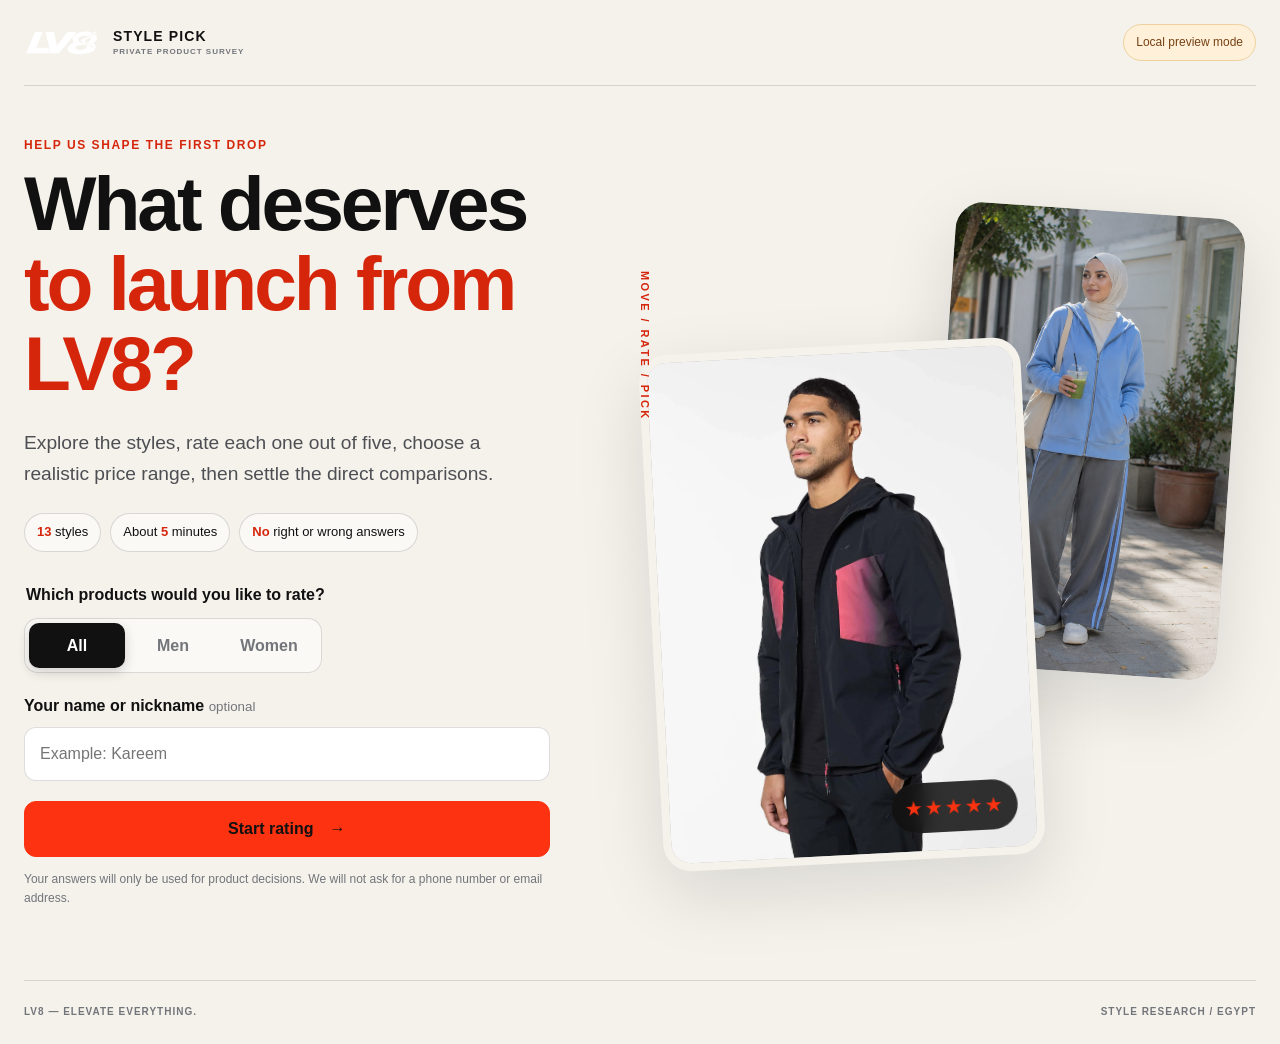
==== index.html @ f97ebc2a "Launch LV8 style survey" ====
<!doctype html>
<html lang="en" dir="ltr">
  <head>
    <meta charset="utf-8">
    <meta name="viewport" content="width=device-width, initial-scale=1">
    <meta name="theme-color" content="#111111">
    <meta name="robots" content="noindex,nofollow">
    <meta name="description" content="Help LV8 choose its first styles—rate the designs, select expected prices, and compare product directions.">
    <meta property="og:title" content="LV8 Style Pick">
    <meta property="og:description" content="Your opinion will help decide what makes the first LV8 drop.">
    <meta property="og:image" content="assets/brand/og-cover.png">
    <title>LV8 Style Pick</title>
    <link rel="icon" href="assets/brand/icon.png">
    <link rel="stylesheet" href="styles.css">
    <script src="js/config.js" defer></script>
    <script src="js/data.js" defer></script>
    <script src="js/storage.js" defer></script>
    <script src="js/app.js" defer></script>
  </head>
  <body>
    <a class="skip-link" href="#main-content">Skip to content</a>

    <header class="topbar">
      <a class="brand" href="index.html" aria-label="LV8 Style Pick">
        <span class="brand-mark"><img src="assets/brand/logo.png" alt="LV8"></span>
        <span class="brand-copy">
          <strong>STYLE PICK</strong>
          <small>PRIVATE PRODUCT SURVEY</small>
        </span>
      </a>
      <span class="mode-badge" id="modeBadge">Preparing…</span>
    </header>

    <main id="main-content">
      <section class="welcome page-shell" id="welcomeView">
        <div class="welcome-copy">
          <p class="eyebrow">Help us shape the first drop</p>
          <h1>What deserves<br><span>to launch from LV8?</span></h1>
          <p class="lede">Explore the styles, rate each one out of five, choose a realistic price range, then settle the direct comparisons.</p>

          <div class="survey-facts" aria-label="Survey information">
            <span><strong id="styleCount">13</strong> styles</span>
            <span>About <strong>5</strong> minutes</span>
            <span><strong>No</strong> right or wrong answers</span>
          </div>

          <form class="start-form" id="startForm">
            <fieldset>
              <legend>Which products would you like to rate?</legend>
              <div class="segmented" role="radiogroup" aria-label="Choose a product group">
                <label><input type="radio" name="audience" value="both" checked><span>All</span></label>
                <label><input type="radio" name="audience" value="men"><span>Men</span></label>
                <label><input type="radio" name="audience" value="women"><span>Women</span></label>
              </div>
            </fieldset>

            <label class="text-field">
              <span>Your name or nickname <small>optional</small></span>
              <input id="nickname" name="nickname" type="text" maxlength="40" autocomplete="nickname" placeholder="Example: Kareem">
            </label>

            <button class="button button-primary button-large" type="submit">
              Start rating
              <span aria-hidden="true">→</span>
            </button>
            <p class="privacy-note">Your answers will only be used for product decisions. We will not ask for a phone number or email address.</p>
          </form>
        </div>

        <div class="welcome-visual" aria-hidden="true">
          <div class="visual-card visual-card-back">
            <img src="assets/styles/women9/1.png" alt="">
          </div>
          <div class="visual-card visual-card-front">
            <img src="assets/styles/men2/1.webp" alt="">
            <span class="floating-rating">★★★★★</span>
          </div>
          <span class="motion-label">MOVE / RATE / PICK</span>
        </div>
      </section>

      <section class="survey-view page-shell" id="surveyView" hidden>
        <header class="survey-progress">
          <div>
            <p class="eyebrow">Style rating</p>
            <p class="progress-copy"><strong id="currentNumber">1</strong> / <span id="totalNumber">13</span></p>
          </div>
          <div class="progress-track" aria-label="Survey progress">
            <span id="progressBar"></span>
          </div>
          <button class="text-button" id="saveExitButton" type="button">Save and exit</button>
        </header>

        <article class="style-stage" id="styleStage">
          <div class="gallery-panel">
            <button class="expand-button" id="expandImageButton" type="button" aria-label="Enlarge image">↗</button>
            <div class="image-frame">
              <img id="mainStyleImage" src="" alt="">
              <span class="image-counter" id="imageCounter">1 / 1</span>
            </div>
            <div class="thumbnail-strip" id="thumbnailStrip" aria-label="Style images"></div>
          </div>

          <div class="rating-panel">
            <div class="style-heading">
              <div>
                <span class="style-code" id="styleCode">M01</span>
                <span class="category-pill" id="styleCategory">PERFORMANCE</span>
              </div>
              <h2 id="styleName">Style name</h2>
              <p id="styleDescription"></p>
              <div class="tag-list" id="styleTags"></div>
            </div>

            <fieldset class="question-block">
              <legend>How would you rate the design?</legend>
              <p>Consider the silhouette and overall direction—not the color alone.</p>
              <div class="star-rating" id="starRating" role="radiogroup" aria-label="Rating from one to five stars"></div>
              <output class="rating-output" id="ratingOutput">Choose from 1 to 5</output>
            </fieldset>

            <fieldset class="question-block">
              <legend>What is a realistic price for this piece or set?</legend>
              <p>Choose the range you would genuinely expect to pay.</p>
              <div class="choice-grid" id="priceChoices"></div>
            </fieldset>

            <fieldset class="question-block question-compact">
              <legend>Would you buy it if the final execution is strong?</legend>
              <div class="choice-grid choice-grid-three" id="intentChoices"></div>
            </fieldset>

            <label class="text-field notes-field">
              <span>Quick note <small>optional</small></span>
              <textarea id="styleNote" maxlength="240" rows="2" placeholder="What would you change—the fit, color, or a specific detail?"></textarea>
            </label>

            <div class="survey-actions">
              <button class="button button-secondary" id="previousStyleButton" type="button">Previous</button>
              <button class="button button-primary" id="nextStyleButton" type="button" disabled>Next <span aria-hidden="true">→</span></button>
            </div>
            <p class="validation-message" id="validationMessage" aria-live="polite"></p>
          </div>
        </article>
      </section>

      <section class="compare-view page-shell narrow-shell" id="compareView" hidden>
        <header class="section-intro">
          <p class="eyebrow">Direct comparison</p>
          <h1>If you could choose only one,<br><span>which would it be?</span></h1>
          <p>Choose one option in every comparison. Focus on the direction and detail you would actually use.</p>
        </header>

        <div id="comparisonList" class="comparison-list"></div>

        <div class="survey-actions compare-actions">
          <button class="button button-secondary" id="backToStylesButton" type="button">Back to ratings</button>
          <button class="button button-primary button-large" id="submitSurveyButton" type="button">Submit my choices <span aria-hidden="true">→</span></button>
        </div>
        <p class="validation-message centered" id="comparisonValidation" aria-live="polite"></p>
      </section>

      <section class="success-view page-shell narrow-shell" id="successView" hidden>
        <div class="success-card">
          <div class="success-mark" aria-hidden="true">✓</div>
          <p class="eyebrow">Your choices are recorded</p>
          <h1>Your opinion is in.<br><span>Thanks for taking part.</span></h1>
          <p id="successMessage">Your response will help rank the styles and shape the first drop.</p>
          <div class="success-summary" id="successSummary"></div>
          <button class="button button-secondary" id="restartButton" type="button">Start another response</button>
        </div>
      </section>
    </main>

    <footer class="site-footer">
      <span>LV8 — ELEVATE EVERYTHING.</span>
      <span>STYLE RESEARCH / EGYPT</span>
    </footer>

    <dialog class="image-dialog" id="imageDialog">
      <button type="button" id="closeImageDialog" aria-label="Close image">×</button>
      <img id="dialogImage" src="" alt="">
    </dialog>

    <div class="toast" id="toast" role="status" aria-live="polite"></div>
  </body>
</html>
---- styles.css ----
:root {
  color-scheme: light;
  --signal: #fc3210;
  --signal-deep: #d5260c;
  --signal-tint: #ffe7df;
  --ink: #111111;
  --asphalt: #282a2d;
  --concrete: #72757a;
  --stone: #c9c7c2;
  --chalk: #f5f2ec;
  --white: #ffffff;
  --night-navy: #14263d;
  --line: rgba(17, 17, 17, 0.14);
  --shadow: 0 24px 70px rgba(17, 17, 17, 0.12);
  --radius-sm: 10px;
  --radius-md: 18px;
  --radius-lg: 28px;
  --page: min(1440px, calc(100vw - 48px));
  --font-ar: "IBM Plex Sans Arabic", "Noto Sans Arabic", Tahoma, Arial, sans-serif;
  --font-latin: "Space Grotesk", Inter, "Segoe UI", Arial, sans-serif;
}

* { box-sizing: border-box; }
html { scroll-behavior: smooth; }
body {
  margin: 0;
  background: var(--chalk);
  color: var(--ink);
  font-family: var(--font-latin);
  font-size: 16px;
  line-height: 1.6;
}
button, input, textarea, select { font: inherit; }
button { cursor: pointer; }
img { display: block; max-width: 100%; }
[hidden] { display: none !important; }

.skip-link {
  position: fixed;
  inset-block-start: 10px;
  inset-inline-start: 10px;
  z-index: 1000;
  padding: 10px 16px;
  background: var(--ink);
  color: var(--white);
  transform: translateY(-160%);
}
.skip-link:focus { transform: none; }

.topbar {
  width: var(--page);
  min-height: 86px;
  margin: 0 auto;
  display: flex;
  align-items: center;
  justify-content: space-between;
  border-bottom: 1px solid var(--line);
}
.brand {
  display: inline-flex;
  direction: ltr;
  align-items: center;
  gap: 13px;
  color: inherit;
  text-decoration: none;
}
.brand-mark {
  width: 76px;
  height: 42px;
  display: grid;
  place-items: center;
  overflow: hidden;
}
.brand-mark img { width: 100%; height: 100%; object-fit: contain; }
.brand-copy { display: flex; flex-direction: column; line-height: 1.05; }
.brand-copy strong { font: 700 14px/1 var(--font-latin); letter-spacing: .08em; }
.brand-copy small { margin-top: 5px; color: var(--concrete); font: 600 8px/1 var(--font-latin); letter-spacing: .12em; }
.mode-badge {
  padding: 8px 12px;
  border: 1px solid var(--line);
  border-radius: 999px;
  color: var(--concrete);
  background: rgba(255,255,255,.45);
  font-size: 12px;
}
.mode-badge.live { color: #245a34; background: #e7f6eb; border-color: #b9dec3; }
.mode-badge.demo { color: #764014; background: #fff1d9; border-color: #f0d19d; }

.page-shell { width: var(--page); margin-inline: auto; }
.narrow-shell { max-width: 1080px; }
.welcome {
  min-height: calc(100svh - 150px);
  display: grid;
  grid-template-columns: minmax(0, .92fr) minmax(420px, 1.08fr);
  align-items: center;
  gap: clamp(40px, 7vw, 120px);
  padding-block: 52px 72px;
}
.eyebrow {
  margin: 0 0 12px;
  color: var(--signal-deep);
  font: 700 12px/1.2 var(--font-latin), var(--font-ar);
  letter-spacing: .13em;
  text-transform: uppercase;
}
h1, h2 { margin-block: 0; letter-spacing: -.04em; line-height: 1.04; }
h1 { font-size: clamp(48px, 6vw, 92px); }
h1 span, h2 span { color: var(--signal-deep); }
.lede { max-width: 620px; margin: 24px 0; color: #4d4f53; font-size: clamp(17px, 1.5vw, 21px); }
.survey-facts { display: flex; flex-wrap: wrap; gap: 9px; margin: 0 0 30px; }
.survey-facts span { padding: 8px 12px; border: 1px solid var(--line); border-radius: 999px; background: rgba(255,255,255,.5); font-size: 13px; }
.survey-facts strong { color: var(--signal-deep); }

.start-form { max-width: 650px; display: grid; gap: 20px; }
fieldset { min-width: 0; margin: 0; padding: 0; border: 0; }
legend { margin-bottom: 10px; font-weight: 700; }
.segmented { display: inline-grid; grid-template-columns: repeat(3, 1fr); padding: 4px; border: 1px solid var(--line); border-radius: 14px; background: rgba(255,255,255,.55); }
.segmented label { position: relative; }
.segmented input { position: absolute; opacity: 0; pointer-events: none; }
.segmented span { min-width: 96px; display: grid; place-items: center; padding: 10px 15px; border-radius: 10px; color: var(--concrete); font-weight: 700; }
.segmented input:checked + span { background: var(--ink); color: var(--white); box-shadow: 0 4px 12px rgba(17,17,17,.18); }
.segmented input:focus-visible + span { outline: 3px solid rgba(252,50,16,.3); }
.text-field { display: grid; gap: 8px; }
.text-field > span { font-weight: 700; }
.text-field small { color: var(--concrete); font-weight: 400; }
.text-field input, .text-field textarea, .auth-card input, .admin-form input, .admin-form textarea, .admin-form select {
  width: 100%;
  border: 1px solid var(--line);
  border-radius: 12px;
  background: var(--white);
  padding: 13px 15px;
  color: var(--ink);
  outline: 0;
}
.text-field input:focus, .text-field textarea:focus, .auth-card input:focus, .admin-form input:focus, .admin-form textarea:focus, .admin-form select:focus { border-color: var(--signal); box-shadow: 0 0 0 3px rgba(252,50,16,.13); }
.privacy-note { margin: -7px 0 0; color: var(--concrete); font-size: 12px; }

.button {
  min-height: 48px;
  display: inline-flex;
  align-items: center;
  justify-content: center;
  gap: 16px;
  padding: 11px 20px;
  border: 1px solid transparent;
  border-radius: 12px;
  font-weight: 800;
  transition: transform .18s ease, background .18s ease, opacity .18s ease;
}
.button:hover:not(:disabled) { transform: translateY(-2px); }
.button:focus-visible, .text-button:focus-visible, .choice-button:focus-visible, .star-button:focus-visible, .compare-option:focus-visible { outline: 3px solid rgba(252,50,16,.35); outline-offset: 2px; }
.button:disabled { opacity: .38; cursor: not-allowed; }
.button-large { min-height: 56px; padding-inline: 26px; }
.button-primary { background: var(--signal); color: var(--ink); border-color: var(--signal); }
.button-primary:hover:not(:disabled) { background: #ff4829; }
.button-secondary { background: transparent; color: var(--ink); border-color: var(--line); }
.button-secondary:hover:not(:disabled) { background: var(--white); }
.text-button { border: 0; background: transparent; color: var(--concrete); text-decoration: underline; text-underline-offset: 4px; }

.welcome-visual { position: relative; min-height: 680px; direction: ltr; }
.visual-card { position: absolute; overflow: hidden; border-radius: var(--radius-lg); background: var(--stone); box-shadow: var(--shadow); }
.visual-card img { width: 100%; height: 100%; object-fit: cover; }
.visual-card-back { width: 47%; height: 68%; inset: 4% 4% auto auto; transform: rotate(4deg); }
.visual-card-front { width: 62%; height: 76%; inset: auto auto 0 2%; transform: rotate(-3deg); border: 8px solid var(--chalk); }
.floating-rating { position: absolute; inset: auto 18px 18px auto; padding: 9px 13px; border-radius: 999px; background: rgba(17,17,17,.86); color: var(--signal); font-size: 20px; letter-spacing: 2px; backdrop-filter: blur(10px); }
.motion-label { position: absolute; inset: 13% auto auto 0; writing-mode: vertical-rl; color: var(--signal-deep); font: 800 11px/1 var(--font-latin); letter-spacing: .22em; }

.survey-view { padding-block: 34px 72px; }
.survey-progress { display: grid; grid-template-columns: auto 1fr auto; align-items: center; gap: 24px; margin-bottom: 26px; }
.survey-progress .eyebrow { margin-bottom: 4px; }
.progress-copy { margin: 0; color: var(--concrete); }
.progress-copy strong { color: var(--ink); font-size: 22px; }
.progress-track { height: 6px; overflow: hidden; background: #dedbd5; border-radius: 999px; }
.progress-track span { display: block; width: 0; height: 100%; background: var(--signal); border-radius: inherit; transition: width .25s ease; }
.style-stage { display: grid; grid-template-columns: minmax(360px, 1.08fr) minmax(390px, .92fr); min-height: 720px; overflow: hidden; border: 1px solid var(--line); border-radius: var(--radius-lg); background: var(--white); box-shadow: 0 14px 46px rgba(17,17,17,.08); }
.gallery-panel { position: relative; min-height: 720px; padding: 20px; background: #e9e7e2; }
.image-frame { position: relative; height: 620px; overflow: hidden; border-radius: 18px; background: #dad7d1; }
.image-frame img { width: 100%; height: 100%; object-fit: contain; background: #efede9; transition: opacity .2s ease; }
.image-counter { position: absolute; inset: auto 14px 14px auto; direction: ltr; padding: 6px 9px; border-radius: 999px; background: rgba(17,17,17,.78); color: white; font: 700 11px/1 var(--font-latin); }
.expand-button { position: absolute; z-index: 2; inset: 32px 32px auto auto; width: 42px; height: 42px; display: grid; place-items: center; border: 0; border-radius: 50%; background: rgba(255,255,255,.9); font-size: 20px; box-shadow: 0 7px 20px rgba(17,17,17,.12); }
.thumbnail-strip { display: flex; gap: 9px; overflow-x: auto; padding-top: 13px; scrollbar-width: thin; }
.thumbnail-button { flex: 0 0 58px; width: 58px; height: 58px; padding: 0; overflow: hidden; border: 2px solid transparent; border-radius: 10px; background: #d7d4cd; }
.thumbnail-button img { width: 100%; height: 100%; object-fit: cover; }
.thumbnail-button.selected { border-color: var(--signal); }

.rating-panel { padding: clamp(28px, 4vw, 60px); overflow-y: auto; }
.style-heading { padding-bottom: 25px; border-bottom: 1px solid var(--line); }
.style-code { direction: ltr; display: inline-flex; margin-inline-end: 7px; color: var(--signal-deep); font: 800 12px/1 var(--font-latin); letter-spacing: .12em; }
.category-pill { display: inline-flex; padding: 6px 9px; border-radius: 999px; background: var(--signal-tint); color: #7c1c0c; font: 700 10px/1 var(--font-latin); text-transform: uppercase; }
.style-heading h2 { margin-top: 13px; font-size: clamp(32px, 3vw, 48px); }
.style-heading p { color: var(--concrete); margin: 12px 0 14px; }
.tag-list { display: flex; flex-wrap: wrap; gap: 7px; }
.tag-list span { padding: 5px 9px; border: 1px solid var(--line); border-radius: 999px; color: #53555a; font-size: 11px; }
.question-block { padding-block: 24px; border-bottom: 1px solid var(--line); }
.question-block legend { margin: 0; font-size: 17px; }
.question-block > p { margin: 3px 0 14px; color: var(--concrete); font-size: 13px; }
.question-compact { border-bottom: 0; }
.star-rating { direction: ltr; display: inline-flex; gap: 4px; }
.star-button { width: 46px; height: 46px; display: grid; place-items: center; padding: 0; border: 0; background: transparent; color: #d4d1ca; font-size: 38px; line-height: 1; transition: color .15s ease, transform .15s ease; }
.star-button:hover, .star-button.preview, .star-button.selected { color: var(--signal); transform: scale(1.05); }
.rating-output { display: block; min-height: 24px; margin-top: 6px; color: var(--concrete); font-size: 12px; }
.choice-grid { display: grid; grid-template-columns: 1fr; gap: 8px; }
.choice-grid-three { grid-template-columns: repeat(3, 1fr); }
.choice-button { min-height: 44px; padding: 10px 13px; border: 1px solid var(--line); border-radius: 10px; background: var(--white); color: var(--asphalt); text-align: start; font-size: 13px; font-weight: 700; }
.choice-button:hover { border-color: rgba(252,50,16,.5); }
.choice-button.selected { border-color: var(--signal); background: var(--signal-tint); color: #661809; box-shadow: inset 0 0 0 1px var(--signal); }
.notes-field { margin-top: 18px; }
.notes-field textarea { resize: vertical; }
.survey-actions { display: grid; grid-template-columns: auto 1fr; gap: 10px; margin-top: 24px; }
.validation-message { min-height: 22px; margin: 8px 0 0; color: var(--signal-deep); font-size: 12px; }

.compare-view { padding-block: 70px 90px; }
.section-intro { max-width: 780px; margin-bottom: 36px; }
.section-intro h1 { font-size: clamp(44px, 5vw, 76px); }
.section-intro > p:last-child { color: var(--concrete); font-size: 18px; }
.comparison-list { display: grid; gap: 24px; }
.comparison-card { padding: 24px; border: 1px solid var(--line); border-radius: var(--radius-lg); background: var(--white); box-shadow: 0 10px 28px rgba(17,17,17,.06); }
.comparison-card h2 { font-size: clamp(24px, 3vw, 36px); }
.comparison-card > p { margin-top: 7px; color: var(--concrete); }
.comparison-options { direction: ltr; display: grid; grid-template-columns: 1fr 1fr; gap: 14px; margin-top: 18px; }
.compare-option { position: relative; overflow: hidden; padding: 0; border: 2px solid transparent; border-radius: 17px; background: #ece9e3; text-align: start; }
.compare-option img { width: 100%; aspect-ratio: 4 / 3; object-fit: contain; background: #efede9; }
.compare-option span { display: flex; align-items: center; justify-content: space-between; padding: 13px 15px; background: var(--white); font-weight: 800; }
.compare-option span::after { content: "Choose"; color: var(--concrete); font-size: 11px; font-weight: 500; }
.compare-option.selected { border-color: var(--signal); box-shadow: 0 0 0 3px rgba(252,50,16,.12); }
.compare-option.selected span { background: var(--signal-tint); }
.compare-option.selected span::after { content: "Selected ✓"; color: var(--signal-deep); font-weight: 800; }
.compare-actions { grid-template-columns: auto 1fr; margin-top: 28px; }
.centered { text-align: center; }

.success-view { min-height: calc(100svh - 150px); display: grid; place-items: center; padding-block: 70px; }
.success-card { width: min(700px, 100%); padding: clamp(32px, 6vw, 72px); border: 1px solid var(--line); border-radius: var(--radius-lg); background: var(--white); text-align: center; box-shadow: var(--shadow); }
.success-mark { width: 66px; height: 66px; display: grid; place-items: center; margin: 0 auto 24px; border-radius: 50%; background: var(--signal); color: var(--ink); font-size: 32px; font-weight: 900; }
.success-card h1 { font-size: clamp(42px, 6vw, 68px); }
.success-card > p:not(.eyebrow) { color: var(--concrete); font-size: 18px; }
.success-summary { display: flex; justify-content: center; gap: 10px; flex-wrap: wrap; margin: 24px 0; }
.success-summary span { padding: 8px 12px; border-radius: 999px; background: var(--chalk); font-size: 13px; }

.site-footer { width: var(--page); margin: 0 auto; min-height: 64px; display: flex; justify-content: space-between; align-items: center; border-top: 1px solid var(--line); color: var(--concrete); font: 700 10px/1 var(--font-latin); letter-spacing: .1em; }
.image-dialog { width: min(92vw, 1200px); max-width: none; max-height: 92vh; padding: 16px; border: 0; border-radius: 18px; background: var(--ink); }
.image-dialog::backdrop { background: rgba(17,17,17,.85); backdrop-filter: blur(5px); }
.image-dialog img { width: 100%; max-height: calc(92vh - 32px); object-fit: contain; }
.image-dialog button { position: absolute; inset: 22px 22px auto auto; z-index: 2; width: 42px; height: 42px; border: 0; border-radius: 50%; background: rgba(255,255,255,.9); font-size: 27px; }
.toast { position: fixed; z-index: 100; inset: auto 50% 24px auto; transform: translateX(50%) translateY(140%); max-width: min(500px, calc(100vw - 32px)); padding: 12px 18px; border-radius: 12px; background: var(--ink); color: white; opacity: 0; transition: transform .25s ease, opacity .25s ease; box-shadow: var(--shadow); }
.toast.visible { transform: translateX(50%) translateY(0); opacity: 1; }

/* Shared admin and results surfaces */
.utility-page { min-height: calc(100svh - 150px); padding-block: 48px 80px; }
.utility-header { display: flex; align-items: end; justify-content: space-between; gap: 24px; margin-bottom: 32px; }
.utility-header h1 { font-size: clamp(42px, 6vw, 74px); }
.utility-header p { max-width: 620px; color: var(--concrete); }
.auth-card, .panel { padding: 24px; border: 1px solid var(--line); border-radius: var(--radius-md); background: var(--white); box-shadow: 0 8px 24px rgba(17,17,17,.05); }
.auth-card { max-width: 560px; display: grid; gap: 14px; }
.auth-card h2, .panel h2 { margin: 0; font-size: 24px; }
.auth-card p, .panel-intro { margin: 0; color: var(--concrete); }
.dashboard-grid { display: grid; grid-template-columns: repeat(4, 1fr); gap: 14px; margin-bottom: 24px; }
.metric-card { padding: 20px; border-radius: var(--radius-md); background: var(--ink); color: var(--white); }
.metric-card span { display: block; color: #aaa; font-size: 12px; }
.metric-card strong { display: block; margin-top: 7px; color: var(--signal); font: 700 36px/1 var(--font-latin); }
.panel + .panel { margin-top: 18px; }
.table-wrap { overflow-x: auto; margin-top: 18px; }
table { width: 100%; border-collapse: collapse; min-width: 780px; }
th, td { padding: 12px 10px; border-bottom: 1px solid var(--line); text-align: start; font-size: 13px; }
th { color: var(--concrete); font-size: 11px; }
.rank-number { color: var(--signal-deep); font: 800 18px/1 var(--font-latin); }
.mini-bar { width: 100px; height: 6px; overflow: hidden; border-radius: 999px; background: #e4e1dc; }
.mini-bar span { display: block; height: 100%; background: var(--signal); }
.admin-grid { display: grid; grid-template-columns: 1fr 1fr; gap: 18px; }
.admin-form { display: grid; gap: 14px; margin-top: 18px; }
.admin-form label { display: grid; gap: 6px; font-weight: 700; }
.admin-form small { color: var(--concrete); font-weight: 400; }
.status-box { padding: 12px 14px; border-radius: 10px; background: #fff1d9; color: #764014; font-size: 13px; }
.status-box.success { background: #e7f6eb; color: #245a34; }

@media (max-width: 980px) {
  :root { --page: min(100% - 28px, 760px); }
  .welcome { grid-template-columns: 1fr; padding-top: 38px; }
  .welcome-visual { min-height: 560px; max-width: 680px; width: 100%; margin-inline: auto; }
  .style-stage { grid-template-columns: 1fr; }
  .gallery-panel { min-height: auto; }
  .image-frame { height: min(72vh, 680px); }
  .rating-panel { overflow: visible; }
  .dashboard-grid { grid-template-columns: 1fr 1fr; }
  .admin-grid { grid-template-columns: 1fr; }
}

@media (max-width: 620px) {
  :root { --page: calc(100% - 20px); }
  .topbar { min-height: 72px; }
  .brand-mark { width: 62px; height: 34px; }
  .brand-copy small { display: none; }
  .mode-badge { max-width: 124px; overflow: hidden; white-space: nowrap; text-overflow: ellipsis; }
  .welcome { min-height: auto; gap: 34px; padding-block: 32px 50px; }
  h1 { font-size: clamp(43px, 14vw, 64px); }
  .lede { margin-block: 18px; }
  .survey-facts { gap: 6px; }
  .survey-facts span { font-size: 11px; }
  .segmented { width: 100%; }
  .segmented span { min-width: 0; padding-inline: 8px; }
  .welcome-visual { min-height: 440px; }
  .visual-card-back { width: 52%; height: 62%; }
  .visual-card-front { width: 67%; height: 76%; }
  .survey-progress { grid-template-columns: auto 1fr; gap: 12px; }
  .survey-progress .text-button { grid-column: 1 / -1; justify-self: start; }
  .style-stage { border-radius: 20px; }
  .gallery-panel { padding: 10px; }
  .image-frame { height: 500px; border-radius: 14px; }
  .expand-button { inset: 20px 20px auto auto; }
  .rating-panel { padding: 24px 18px; }
  .star-button { width: 43px; }
  .choice-grid-three { grid-template-columns: 1fr; }
  .survey-actions { grid-template-columns: 1fr 1.6fr; }
  .compare-view { padding-block: 46px 65px; }
  .comparison-card { padding: 14px; border-radius: 18px; }
  .comparison-options { gap: 8px; }
  .compare-option img { aspect-ratio: 3 / 4; }
  .compare-option span { padding: 10px; font-size: 12px; }
  .compare-option span::after { display: none; }
  .site-footer { flex-direction: column; justify-content: center; gap: 8px; text-align: center; }
  .utility-header { align-items: start; flex-direction: column; }
  .dashboard-grid { grid-template-columns: 1fr 1fr; gap: 8px; }
  .metric-card { padding: 15px; }
  .metric-card strong { font-size: 28px; }
}

@media (prefers-reduced-motion: reduce) {
  *, *::before, *::after { scroll-behavior: auto !important; transition-duration: .01ms !important; animation-duration: .01ms !important; }
}
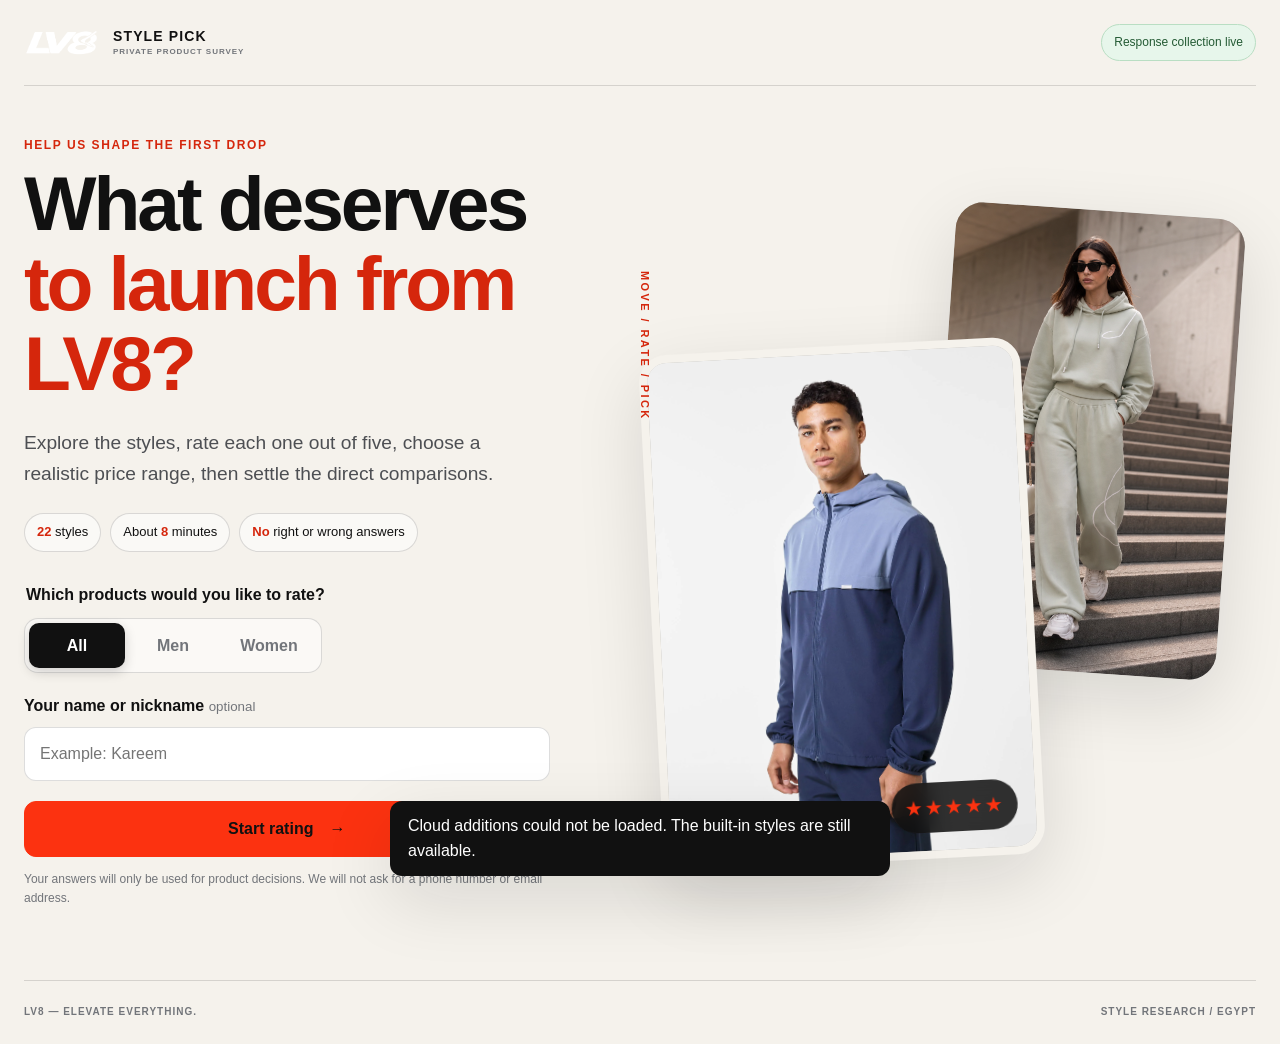
==== commit 031b2383: "Sync survey with latest LV8 collections" ====
--- a/index.html
+++ b/index.html
@@ -39,8 +39,8 @@
           <p class="lede">Explore the styles, rate each one out of five, choose a realistic price range, then settle the direct comparisons.</p>
 
           <div class="survey-facts" aria-label="Survey information">
-            <span><strong id="styleCount">13</strong> styles</span>
-            <span>About <strong>5</strong> minutes</span>
+            <span><strong id="styleCount">22</strong> styles</span>
+            <span>About <strong>8</strong> minutes</span>
             <span><strong>No</strong> right or wrong answers</span>
           </div>
 
@@ -69,10 +69,10 @@
 
         <div class="welcome-visual" aria-hidden="true">
           <div class="visual-card visual-card-back">
-            <img src="assets/styles/women9/1.png" alt="">
+            <img src="assets/styles/women12/1.png" alt="">
           </div>
           <div class="visual-card visual-card-front">
-            <img src="assets/styles/men2/1.webp" alt="">
+            <img src="assets/styles/men5-v1/1.webp" alt="">
             <span class="floating-rating">★★★★★</span>
           </div>
           <span class="motion-label">MOVE / RATE / PICK</span>
@@ -83,7 +83,7 @@
         <header class="survey-progress">
           <div>
             <p class="eyebrow">Style rating</p>
-            <p class="progress-copy"><strong id="currentNumber">1</strong> / <span id="totalNumber">13</span></p>
+            <p class="progress-copy"><strong id="currentNumber">1</strong> / <span id="totalNumber">22</span></p>
           </div>
           <div class="progress-track" aria-label="Survey progress">
             <span id="progressBar"></span>
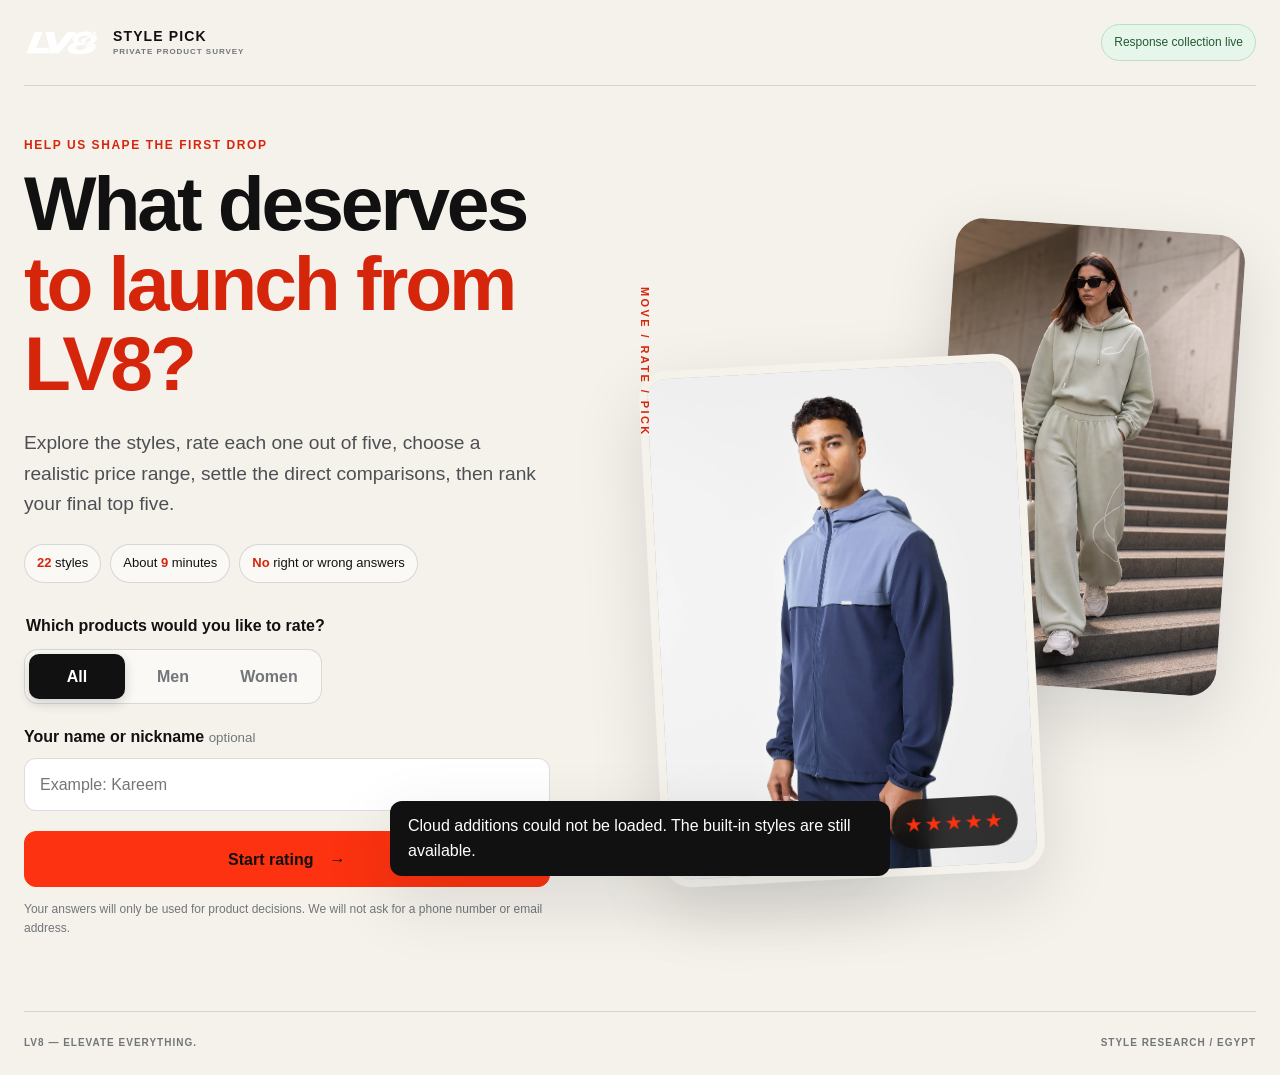
==== commit 7efa459f: "Add personalized Top Five product ranking" ====
--- a/index.html
+++ b/index.html
@@ -11,11 +11,11 @@
     <meta property="og:image" content="assets/brand/og-cover.png">
     <title>LV8 Style Pick</title>
     <link rel="icon" href="assets/brand/icon.png">
-    <link rel="stylesheet" href="styles.css">
-    <script src="js/config.js" defer></script>
-    <script src="js/data.js" defer></script>
-    <script src="js/storage.js" defer></script>
-    <script src="js/app.js" defer></script>
+    <link rel="stylesheet" href="styles.css?v=20260901-top5">
+    <script src="js/config.js?v=20260901-top5" defer></script>
+    <script src="js/data.js?v=20260901-top5" defer></script>
+    <script src="js/storage.js?v=20260901-top5" defer></script>
+    <script src="js/app.js?v=20260901-top5" defer></script>
   </head>
   <body>
     <a class="skip-link" href="#main-content">Skip to content</a>
@@ -36,11 +36,11 @@
         <div class="welcome-copy">
           <p class="eyebrow">Help us shape the first drop</p>
           <h1>What deserves<br><span>to launch from LV8?</span></h1>
-          <p class="lede">Explore the styles, rate each one out of five, choose a realistic price range, then settle the direct comparisons.</p>
+          <p class="lede">Explore the styles, rate each one out of five, choose a realistic price range, settle the direct comparisons, then rank your final top five.</p>
 
           <div class="survey-facts" aria-label="Survey information">
             <span><strong id="styleCount">22</strong> styles</span>
-            <span>About <strong>8</strong> minutes</span>
+            <span>About <strong>9</strong> minutes</span>
             <span><strong>No</strong> right or wrong answers</span>
           </div>
 
@@ -155,9 +155,29 @@
 
         <div class="survey-actions compare-actions">
           <button class="button button-secondary" id="backToStylesButton" type="button">Back to ratings</button>
-          <button class="button button-primary button-large" id="submitSurveyButton" type="button">Submit my choices <span aria-hidden="true">→</span></button>
+          <button class="button button-primary button-large" id="submitSurveyButton" type="button">Build my Top Five <span aria-hidden="true">→</span></button>
         </div>
         <p class="validation-message centered" id="comparisonValidation" aria-live="polite"></p>
+      </section>
+
+      <section class="ranking-view page-shell narrow-shell" id="rankingView" hidden>
+        <header class="section-intro ranking-intro">
+          <p class="eyebrow">Final decision</p>
+          <h1>Rank your<br><span>Top Five.</span></h1>
+          <p>These are your five strongest-rated styles. Tap them in order from first place to fifth place. Your purchase intent breaks any rating ties.</p>
+        </header>
+
+        <div class="ranking-status" aria-live="polite">
+          <strong id="rankingProgress">Choose your #1</strong>
+          <button class="text-button" id="resetRankingButton" type="button">Reset ranking</button>
+        </div>
+        <div class="ranking-list" id="rankingList"></div>
+
+        <div class="survey-actions ranking-actions">
+          <button class="button button-secondary" id="backToComparisonsButton" type="button">Back to comparisons</button>
+          <button class="button button-primary button-large" id="finalSubmitButton" type="button" disabled>Submit final ranking <span aria-hidden="true">→</span></button>
+        </div>
+        <p class="validation-message centered" id="rankingValidation" aria-live="polite"></p>
       </section>
 
       <section class="success-view page-shell narrow-shell" id="successView" hidden>
--- a/styles.css
+++ b/styles.css
@@ -173,17 +173,17 @@
 .progress-track { height: 6px; overflow: hidden; background: #dedbd5; border-radius: 999px; }
 .progress-track span { display: block; width: 0; height: 100%; background: var(--signal); border-radius: inherit; transition: width .25s ease; }
 .style-stage { display: grid; grid-template-columns: minmax(360px, 1.08fr) minmax(390px, .92fr); min-height: 720px; overflow: hidden; border: 1px solid var(--line); border-radius: var(--radius-lg); background: var(--white); box-shadow: 0 14px 46px rgba(17,17,17,.08); }
-.gallery-panel { position: relative; min-height: 720px; padding: 20px; background: #e9e7e2; }
+.gallery-panel { position: relative; min-width: 0; min-height: 720px; padding: 20px; background: #e9e7e2; }
 .image-frame { position: relative; height: 620px; overflow: hidden; border-radius: 18px; background: #dad7d1; }
 .image-frame img { width: 100%; height: 100%; object-fit: contain; background: #efede9; transition: opacity .2s ease; }
 .image-counter { position: absolute; inset: auto 14px 14px auto; direction: ltr; padding: 6px 9px; border-radius: 999px; background: rgba(17,17,17,.78); color: white; font: 700 11px/1 var(--font-latin); }
 .expand-button { position: absolute; z-index: 2; inset: 32px 32px auto auto; width: 42px; height: 42px; display: grid; place-items: center; border: 0; border-radius: 50%; background: rgba(255,255,255,.9); font-size: 20px; box-shadow: 0 7px 20px rgba(17,17,17,.12); }
-.thumbnail-strip { display: flex; gap: 9px; overflow-x: auto; padding-top: 13px; scrollbar-width: thin; }
+.thumbnail-strip { width: 100%; max-width: 100%; display: flex; gap: 9px; overflow-x: auto; padding-top: 13px; scrollbar-width: thin; }
 .thumbnail-button { flex: 0 0 58px; width: 58px; height: 58px; padding: 0; overflow: hidden; border: 2px solid transparent; border-radius: 10px; background: #d7d4cd; }
 .thumbnail-button img { width: 100%; height: 100%; object-fit: cover; }
 .thumbnail-button.selected { border-color: var(--signal); }
 
-.rating-panel { padding: clamp(28px, 4vw, 60px); overflow-y: auto; }
+.rating-panel { min-width: 0; padding: clamp(28px, 4vw, 60px); overflow-y: auto; }
 .style-heading { padding-bottom: 25px; border-bottom: 1px solid var(--line); }
 .style-code { direction: ltr; display: inline-flex; margin-inline-end: 7px; color: var(--signal-deep); font: 800 12px/1 var(--font-latin); letter-spacing: .12em; }
 .category-pill { display: inline-flex; padding: 6px 9px; border-radius: 999px; background: var(--signal-tint); color: #7c1c0c; font: 700 10px/1 var(--font-latin); text-transform: uppercase; }
@@ -227,6 +227,25 @@
 .compare-option.selected span::after { content: "Selected ✓"; color: var(--signal-deep); font-weight: 800; }
 .compare-actions { grid-template-columns: auto 1fr; margin-top: 28px; }
 .centered { text-align: center; }
+
+.ranking-view { padding-block: 70px 90px; }
+.ranking-intro { margin-bottom: 24px; }
+.ranking-status { display: flex; align-items: center; justify-content: space-between; gap: 18px; margin-bottom: 16px; padding: 14px 18px; border-radius: 14px; background: var(--ink); color: var(--white); }
+.ranking-status strong { color: var(--signal); font: 800 18px/1.2 var(--font-latin); }
+.ranking-status .text-button { color: var(--white); }
+.ranking-list { display: grid; grid-template-columns: repeat(5, minmax(0, 1fr)); gap: 12px; }
+.ranking-option { min-width: 0; overflow: hidden; padding: 0; border: 2px solid transparent; border-radius: 17px; background: var(--white); text-align: start; box-shadow: 0 8px 24px rgba(17,17,17,.06); transition: transform .18s ease, border-color .18s ease, box-shadow .18s ease; }
+.ranking-option:hover { transform: translateY(-3px); }
+.ranking-option:focus-visible { outline: 3px solid rgba(252,50,16,.35); outline-offset: 3px; }
+.ranking-option.selected { border-color: var(--signal); box-shadow: 0 0 0 3px rgba(252,50,16,.11), 0 12px 30px rgba(17,17,17,.1); }
+.ranking-image { position: relative; display: block; background: #ece9e3; }
+.ranking-image img { width: 100%; aspect-ratio: 4 / 5; object-fit: contain; }
+.ranking-badge { position: absolute; inset: 10px 10px auto auto; min-width: 38px; height: 38px; display: grid; place-items: center; padding-inline: 8px; border-radius: 999px; background: var(--ink); color: var(--white); font: 900 16px/1 var(--font-latin); }
+.ranking-option.selected .ranking-badge { background: var(--signal); color: var(--ink); }
+.ranking-copy { display: grid; gap: 5px; padding: 13px; }
+.ranking-copy strong { overflow: hidden; font-size: 13px; line-height: 1.25; text-overflow: ellipsis; }
+.ranking-copy small { color: var(--concrete); font-size: 11px; }
+.ranking-actions { grid-template-columns: auto 1fr; margin-top: 28px; }
 
 .success-view { min-height: calc(100svh - 150px); display: grid; place-items: center; padding-block: 70px; }
 .success-card { width: min(700px, 100%); padding: clamp(32px, 6vw, 72px); border: 1px solid var(--line); border-radius: var(--radius-lg); background: var(--white); text-align: center; box-shadow: var(--shadow); }
@@ -276,10 +295,11 @@
   :root { --page: min(100% - 28px, 760px); }
   .welcome { grid-template-columns: 1fr; padding-top: 38px; }
   .welcome-visual { min-height: 560px; max-width: 680px; width: 100%; margin-inline: auto; }
-  .style-stage { grid-template-columns: 1fr; }
+  .style-stage { grid-template-columns: minmax(0, 1fr); }
   .gallery-panel { min-height: auto; }
   .image-frame { height: min(72vh, 680px); }
   .rating-panel { overflow: visible; }
+  .ranking-list { grid-template-columns: repeat(3, minmax(0, 1fr)); }
   .dashboard-grid { grid-template-columns: 1fr 1fr; }
   .admin-grid { grid-template-columns: 1fr; }
 }
@@ -289,7 +309,10 @@
   .topbar { min-height: 72px; }
   .brand-mark { width: 62px; height: 34px; }
   .brand-copy small { display: none; }
-  .mode-badge { max-width: 124px; overflow: hidden; white-space: nowrap; text-overflow: ellipsis; }
+  .mode-badge { max-width: none; padding-inline: 10px; font-size: 0; }
+  .mode-badge::after { font-size: 11px; }
+  .mode-badge.live::after { content: "Survey live"; }
+  .mode-badge.demo::after { content: "Preview mode"; }
   .welcome { min-height: auto; gap: 34px; padding-block: 32px 50px; }
   h1 { font-size: clamp(43px, 14vw, 64px); }
   .lede { margin-block: 18px; }
@@ -307,15 +330,21 @@
   .image-frame { height: 500px; border-radius: 14px; }
   .expand-button { inset: 20px 20px auto auto; }
   .rating-panel { padding: 24px 18px; }
-  .star-button { width: 43px; }
+  .star-button { width: 44px; }
   .choice-grid-three { grid-template-columns: 1fr; }
   .survey-actions { grid-template-columns: 1fr 1.6fr; }
   .compare-view { padding-block: 46px 65px; }
+  .ranking-view { padding-block: 46px 65px; }
   .comparison-card { padding: 14px; border-radius: 18px; }
   .comparison-options { gap: 8px; }
   .compare-option img { aspect-ratio: 3 / 4; }
   .compare-option span { padding: 10px; font-size: 12px; }
   .compare-option span::after { display: none; }
+  .ranking-status { align-items: flex-start; }
+  .ranking-list { grid-template-columns: repeat(2, minmax(0, 1fr)); gap: 8px; }
+  .ranking-copy { padding: 10px; }
+  .ranking-copy strong { font-size: 12px; }
+  .ranking-actions { grid-template-columns: 1fr; }
   .site-footer { flex-direction: column; justify-content: center; gap: 8px; text-align: center; }
   .utility-header { align-items: start; flex-direction: column; }
   .dashboard-grid { grid-template-columns: 1fr 1fr; gap: 8px; }
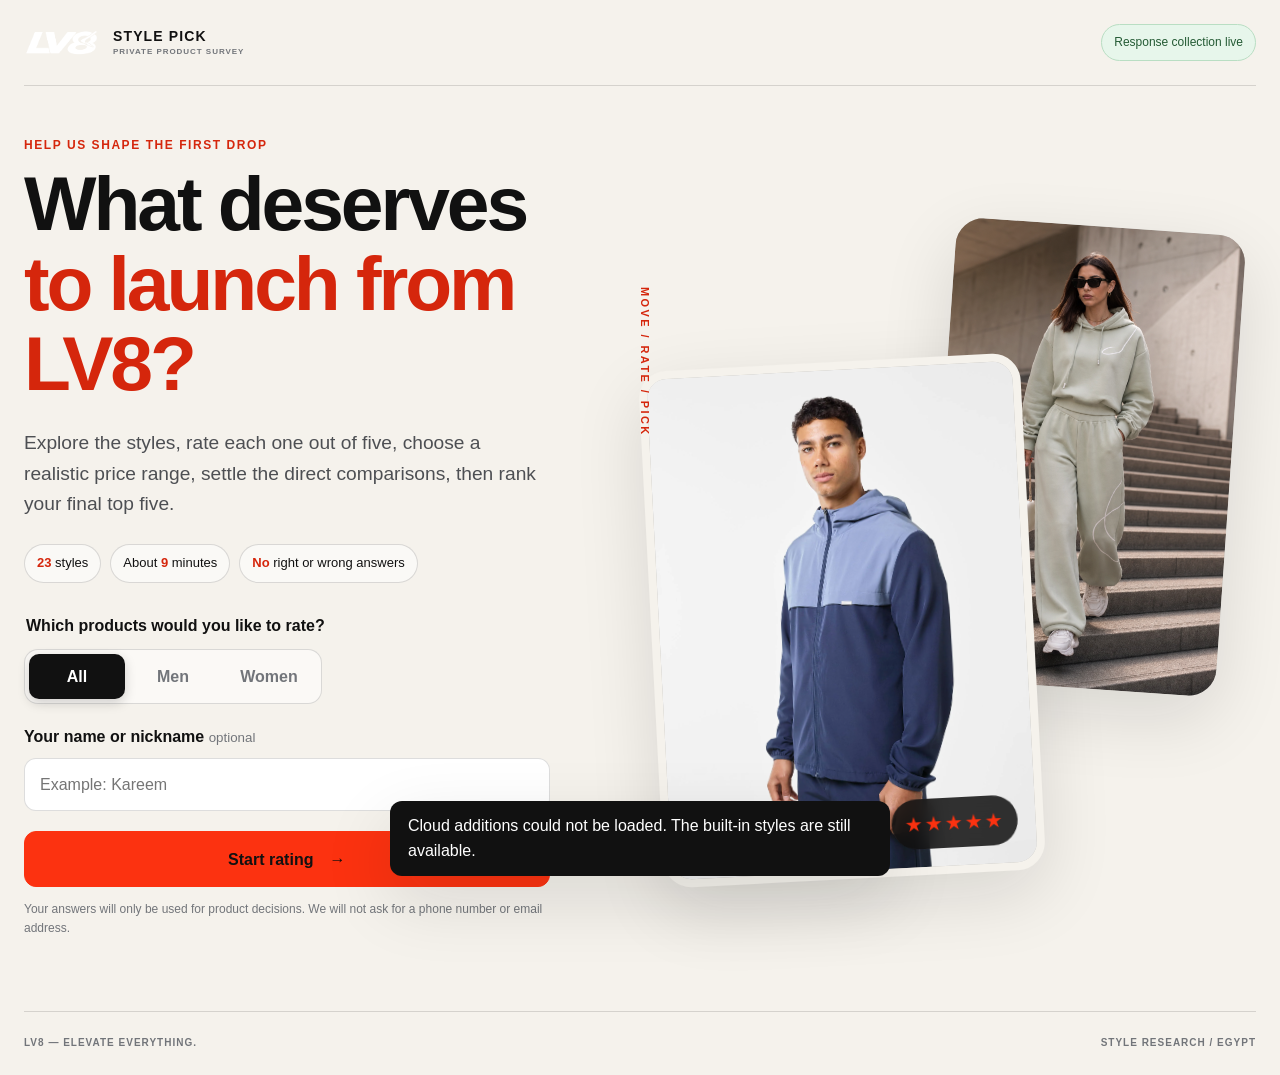
==== commit 7c30a2e0: "Sync W01 replacement and restore W06 style" ====
--- a/index.html
+++ b/index.html
@@ -13,9 +13,9 @@
     <link rel="icon" href="assets/brand/icon.png">
     <link rel="stylesheet" href="styles.css?v=20260901-top5">
     <script src="js/config.js?v=20260901-top5" defer></script>
-    <script src="js/data.js?v=20260901-top5" defer></script>
+    <script src="js/data.js?v=20260901-collection-v5" defer></script>
     <script src="js/storage.js?v=20260901-top5" defer></script>
-    <script src="js/app.js?v=20260901-top5" defer></script>
+    <script src="js/app.js?v=20260901-collection-v5" defer></script>
   </head>
   <body>
     <a class="skip-link" href="#main-content">Skip to content</a>
@@ -39,7 +39,7 @@
           <p class="lede">Explore the styles, rate each one out of five, choose a realistic price range, settle the direct comparisons, then rank your final top five.</p>
 
           <div class="survey-facts" aria-label="Survey information">
-            <span><strong id="styleCount">22</strong> styles</span>
+            <span><strong id="styleCount">23</strong> styles</span>
             <span>About <strong>9</strong> minutes</span>
             <span><strong>No</strong> right or wrong answers</span>
           </div>
@@ -83,7 +83,7 @@
         <header class="survey-progress">
           <div>
             <p class="eyebrow">Style rating</p>
-            <p class="progress-copy"><strong id="currentNumber">1</strong> / <span id="totalNumber">22</span></p>
+            <p class="progress-copy"><strong id="currentNumber">1</strong> / <span id="totalNumber">23</span></p>
           </div>
           <div class="progress-track" aria-label="Survey progress">
             <span id="progressBar"></span>
--- a/styles.css
+++ b/styles.css
@@ -290,6 +290,52 @@
 .admin-form small { color: var(--concrete); font-weight: 400; }
 .status-box { padding: 12px 14px; border-radius: 10px; background: #fff1d9; color: #764014; font-size: 13px; }
 .status-box.success { background: #e7f6eb; color: #245a34; }
+.respondent-link { padding: 0; border: 0; background: transparent; color: var(--signal-deep); font-weight: 800; text-align: start; text-decoration: underline; text-decoration-thickness: 1px; text-underline-offset: 4px; }
+.respondent-link:hover { color: var(--ink); }
+.respondent-link:focus-visible, .response-dialog-close:focus-visible { outline: 3px solid rgba(252,50,16,.35); outline-offset: 3px; }
+
+.response-dialog { width: min(1180px, calc(100vw - 32px)); max-width: none; max-height: 92svh; padding: 0; overflow: hidden; border: 0; border-radius: 24px; background: var(--chalk); color: var(--ink); box-shadow: 0 32px 100px rgba(17,17,17,.35); }
+.response-dialog::backdrop { background: rgba(17,17,17,.72); backdrop-filter: blur(5px); }
+.response-detail-shell { max-height: 92svh; overflow-y: auto; }
+.response-detail-header { position: sticky; top: 0; z-index: 4; display: flex; align-items: flex-start; justify-content: space-between; gap: 24px; padding: 24px 28px; border-bottom: 1px solid var(--line); background: rgba(245,242,236,.95); backdrop-filter: blur(14px); }
+.response-detail-header .eyebrow { margin-bottom: 7px; }
+.response-detail-header h2 { font-size: clamp(30px, 4vw, 48px); }
+.response-detail-header > div > p:last-child { margin: 7px 0 0; color: var(--concrete); font-size: 13px; }
+.response-dialog-close { flex: 0 0 auto; width: 46px; height: 46px; display: grid; place-items: center; padding: 0; border: 1px solid var(--line); border-radius: 50%; background: var(--white); color: var(--ink); font-size: 30px; line-height: 1; }
+.response-detail-body { display: grid; gap: 22px; padding: 24px 28px 32px; }
+.response-detail-metrics { display: grid; grid-template-columns: repeat(4, 1fr); gap: 10px; }
+.response-detail-metrics article { min-width: 0; padding: 16px; border-radius: 14px; background: var(--ink); color: var(--white); }
+.response-detail-metrics span { display: block; color: #aaa; font-size: 11px; }
+.response-detail-metrics strong { display: block; overflow: hidden; margin-top: 6px; color: var(--signal); font-size: 19px; line-height: 1.25; text-overflow: ellipsis; }
+.response-detail-section { padding: 22px; border: 1px solid var(--line); border-radius: 18px; background: var(--white); }
+.response-detail-section-heading { display: flex; align-items: end; justify-content: space-between; gap: 20px; margin-bottom: 17px; }
+.response-detail-section-heading h3 { margin: 0; font-size: 22px; line-height: 1.15; }
+.response-detail-section-heading p { max-width: 570px; margin: 0; color: var(--concrete); font-size: 12px; }
+.detail-top-five { display: grid; grid-template-columns: repeat(5, minmax(0, 1fr)); gap: 10px; }
+.detail-top-five-card { position: relative; min-width: 0; overflow: hidden; border: 1px solid var(--line); border-radius: 14px; background: var(--chalk); }
+.detail-top-five-card img { width: 100%; aspect-ratio: 4 / 3; object-fit: contain; background: #ece9e3; }
+.detail-top-five-card strong { display: block; padding: 10px; overflow: hidden; font-size: 12px; line-height: 1.25; text-overflow: ellipsis; }
+.detail-rank { position: absolute; inset: 8px 8px auto auto; min-width: 34px; height: 34px; display: grid; place-items: center; padding-inline: 7px; border-radius: 999px; background: var(--signal); color: var(--ink); font-weight: 900; box-shadow: 0 5px 14px rgba(17,17,17,.18); }
+.response-answer-grid { display: grid; grid-template-columns: repeat(2, minmax(0, 1fr)); gap: 12px; }
+.response-answer-card { min-width: 0; display: grid; grid-template-columns: 112px minmax(0, 1fr); overflow: hidden; border: 1px solid var(--line); border-radius: 15px; background: var(--chalk); }
+.response-answer-image { position: relative; min-height: 150px; background: #e8e5df; }
+.response-answer-image img { width: 100%; height: 100%; object-fit: contain; }
+.response-answer-image span { position: absolute; inset: 8px 8px auto auto; min-width: 32px; height: 32px; display: grid; place-items: center; border-radius: 50%; background: var(--signal); color: var(--ink); font-size: 12px; font-weight: 900; }
+.response-answer-copy { min-width: 0; padding: 14px; }
+.response-answer-heading { display: flex; align-items: flex-start; justify-content: space-between; gap: 10px; padding-bottom: 10px; border-bottom: 1px solid var(--line); }
+.response-answer-heading > strong { font-size: 13px; line-height: 1.3; }
+.answer-stars { flex: 0 0 auto; color: var(--signal-deep); font-size: 15px; letter-spacing: 1px; white-space: nowrap; }
+.response-answer-values { display: grid; grid-template-columns: 1fr 1fr; gap: 8px 12px; margin: 11px 0 0; }
+.response-answer-values div { min-width: 0; }
+.response-answer-values dt { color: var(--concrete); font-size: 9px; font-weight: 700; text-transform: uppercase; }
+.response-answer-values dd { margin: 1px 0 0; font-size: 11px; font-weight: 700; line-height: 1.3; }
+.response-note { margin: 11px 0 0; padding: 9px 10px; border-radius: 9px; background: var(--white); color: #4d4f53; font-size: 11px; }
+.response-note span { display: block; margin-bottom: 2px; color: var(--concrete); font-size: 9px; font-weight: 800; text-transform: uppercase; }
+.response-comparison-list { display: grid; grid-template-columns: repeat(2, minmax(0, 1fr)); gap: 10px; }
+.response-comparison-card { padding: 14px; border: 1px solid var(--line); border-radius: 12px; background: var(--chalk); }
+.response-comparison-card span { display: block; color: var(--concrete); font-size: 11px; line-height: 1.4; }
+.response-comparison-card strong { display: block; margin-top: 7px; color: var(--signal-deep); font-size: 14px; }
+.detail-empty { grid-column: 1 / -1; margin: 0; padding: 18px; border-radius: 12px; background: var(--chalk); color: var(--concrete); text-align: center; font-size: 13px; }
 
 @media (max-width: 980px) {
   :root { --page: min(100% - 28px, 760px); }
@@ -302,6 +348,9 @@
   .ranking-list { grid-template-columns: repeat(3, minmax(0, 1fr)); }
   .dashboard-grid { grid-template-columns: 1fr 1fr; }
   .admin-grid { grid-template-columns: 1fr; }
+  .response-detail-metrics { grid-template-columns: 1fr 1fr; }
+  .detail-top-five { grid-template-columns: repeat(3, minmax(0, 1fr)); }
+  .response-answer-grid { grid-template-columns: 1fr; }
 }
 
 @media (max-width: 620px) {
@@ -350,6 +399,23 @@
   .dashboard-grid { grid-template-columns: 1fr 1fr; gap: 8px; }
   .metric-card { padding: 15px; }
   .metric-card strong { font-size: 28px; }
+  .response-dialog { width: calc(100vw - 12px); max-height: calc(100svh - 12px); border-radius: 16px; }
+  .response-detail-shell { max-height: calc(100svh - 12px); }
+  .response-detail-header { padding: 16px; }
+  .response-detail-header h2 { font-size: 30px; }
+  .response-detail-body { gap: 14px; padding: 14px; }
+  .response-detail-metrics { gap: 7px; }
+  .response-detail-metrics article { padding: 12px; }
+  .response-detail-metrics strong { font-size: 16px; }
+  .response-detail-section { padding: 14px; }
+  .response-detail-section-heading { align-items: start; flex-direction: column; gap: 5px; }
+  .detail-top-five { grid-template-columns: repeat(2, minmax(0, 1fr)); gap: 7px; }
+  .response-answer-card { grid-template-columns: 86px minmax(0, 1fr); }
+  .response-answer-image { min-height: 140px; }
+  .response-answer-copy { padding: 11px; }
+  .response-answer-heading { display: grid; gap: 5px; }
+  .response-answer-values { grid-template-columns: 1fr; gap: 6px; }
+  .response-comparison-list { grid-template-columns: 1fr; }
 }
 
 @media (prefers-reduced-motion: reduce) {
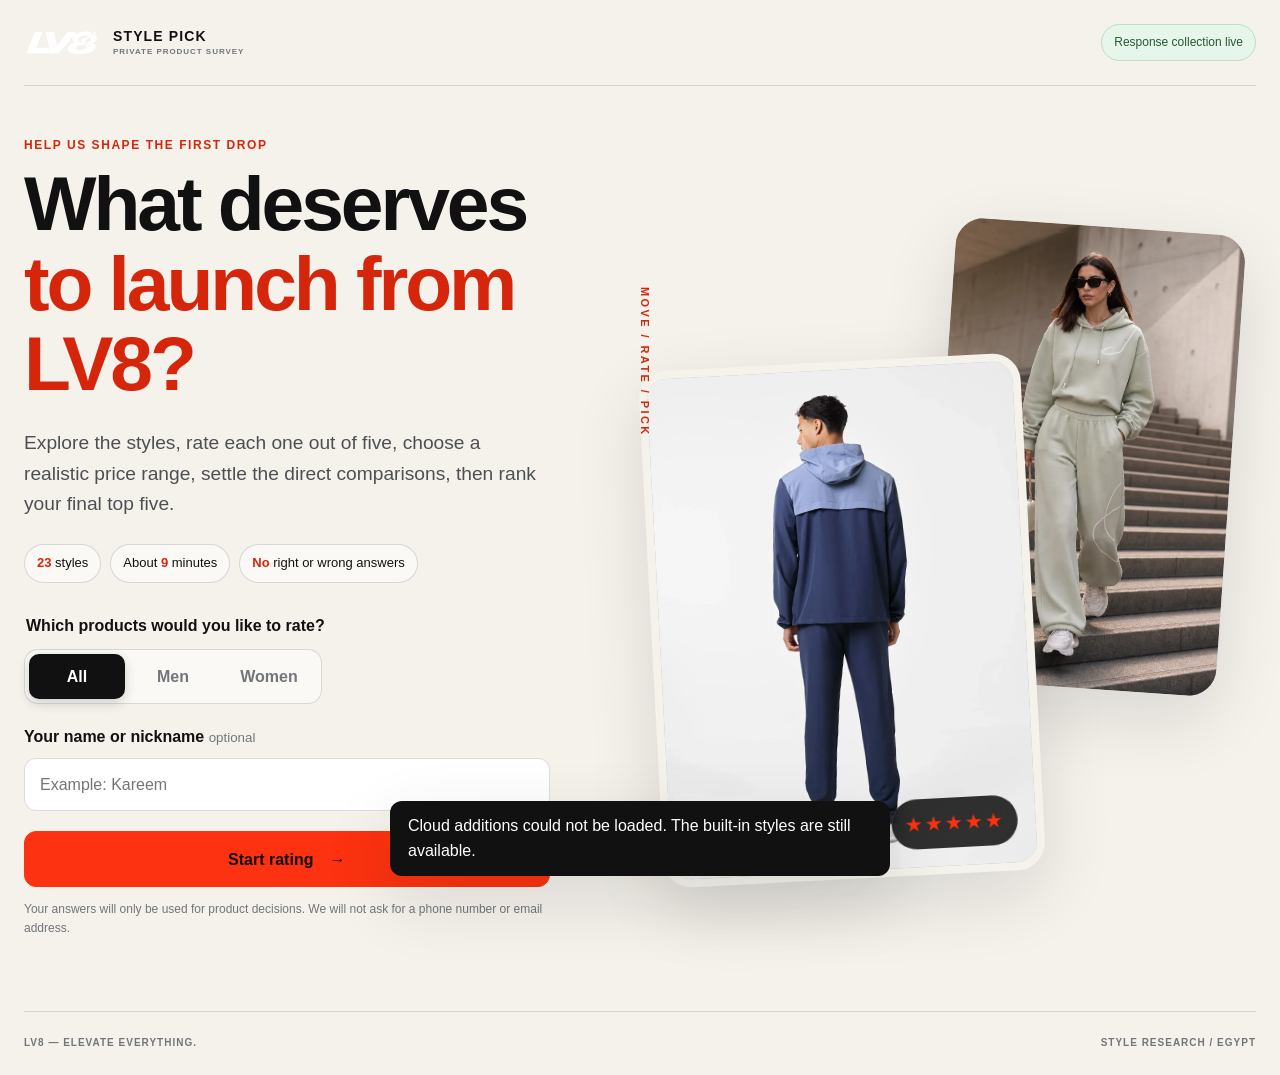
==== commit f9192bde: "Sync collection folders and optimize survey images" ====
--- a/index.html
+++ b/index.html
@@ -13,9 +13,10 @@
     <link rel="icon" href="assets/brand/icon.png">
     <link rel="stylesheet" href="styles.css?v=20260901-top5">
     <script src="js/config.js?v=20260901-top5" defer></script>
-    <script src="js/data.js?v=20260901-collection-v5" defer></script>
+    <script src="js/data.js?v=20260901-fast-catalog" defer></script>
+    <script src="js/catalog-images.js?v=20260901-fast-catalog" defer></script>
     <script src="js/storage.js?v=20260901-top5" defer></script>
-    <script src="js/app.js?v=20260901-collection-v5" defer></script>
+    <script src="js/app.js?v=20260901-fast-catalog" defer></script>
   </head>
   <body>
     <a class="skip-link" href="#main-content">Skip to content</a>
@@ -69,10 +70,10 @@
 
         <div class="welcome-visual" aria-hidden="true">
           <div class="visual-card visual-card-back">
-            <img src="assets/styles/women12/1.png" alt="">
+            <img src="assets/catalog/women12/1.webp" alt="" decoding="async">
           </div>
           <div class="visual-card visual-card-front">
-            <img src="assets/styles/men5-v1/1.webp" alt="">
+            <img src="assets/catalog/men5-v1/1.webp" alt="" decoding="async">
             <span class="floating-rating">★★★★★</span>
           </div>
           <span class="motion-label">MOVE / RATE / PICK</span>
@@ -95,7 +96,7 @@
           <div class="gallery-panel">
             <button class="expand-button" id="expandImageButton" type="button" aria-label="Enlarge image">↗</button>
             <div class="image-frame">
-              <img id="mainStyleImage" src="" alt="">
+              <img id="mainStyleImage" src="" alt="" decoding="async" fetchpriority="high">
               <span class="image-counter" id="imageCounter">1 / 1</span>
             </div>
             <div class="thumbnail-strip" id="thumbnailStrip" aria-label="Style images"></div>
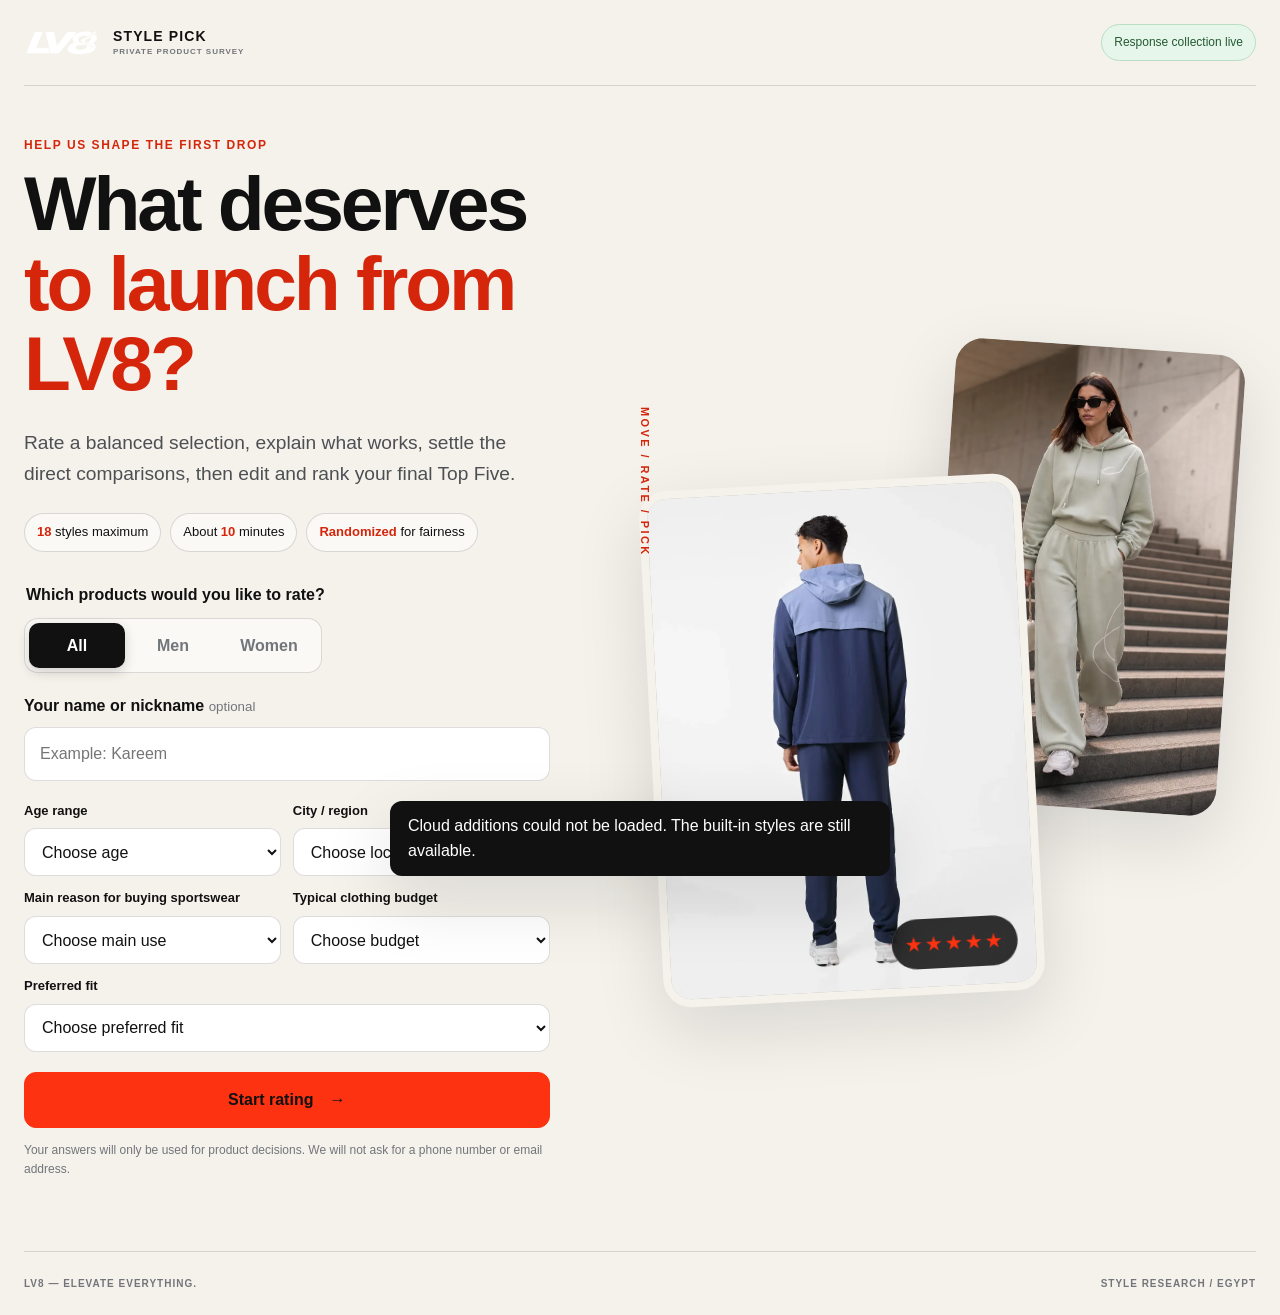
==== commit c82cefba: "Upgrade survey research and launch scoring" ====
--- a/index.html
+++ b/index.html
@@ -11,12 +11,12 @@
     <meta property="og:image" content="assets/brand/og-cover.png">
     <title>LV8 Style Pick</title>
     <link rel="icon" href="assets/brand/icon.png">
-    <link rel="stylesheet" href="styles.css?v=20260901-top5">
-    <script src="js/config.js?v=20260901-top5" defer></script>
-    <script src="js/data.js?v=20260901-fast-catalog" defer></script>
+    <link rel="stylesheet" href="styles.css?v=20260901-survey-v7">
+    <script src="js/config.js?v=20260901-survey-v7" defer></script>
+    <script src="js/data.js?v=20260901-survey-v7" defer></script>
     <script src="js/catalog-images.js?v=20260901-fast-catalog" defer></script>
-    <script src="js/storage.js?v=20260901-top5" defer></script>
-    <script src="js/app.js?v=20260901-fast-catalog" defer></script>
+    <script src="js/storage.js?v=20260901-survey-v7" defer></script>
+    <script src="js/app.js?v=20260901-survey-v7" defer></script>
   </head>
   <body>
     <a class="skip-link" href="#main-content">Skip to content</a>
@@ -37,12 +37,12 @@
         <div class="welcome-copy">
           <p class="eyebrow">Help us shape the first drop</p>
           <h1>What deserves<br><span>to launch from LV8?</span></h1>
-          <p class="lede">Explore the styles, rate each one out of five, choose a realistic price range, settle the direct comparisons, then rank your final top five.</p>
+          <p class="lede">Rate a balanced selection, explain what works, settle the direct comparisons, then edit and rank your final Top Five.</p>
 
           <div class="survey-facts" aria-label="Survey information">
-            <span><strong id="styleCount">23</strong> styles</span>
-            <span>About <strong>9</strong> minutes</span>
-            <span><strong>No</strong> right or wrong answers</span>
+            <span><strong id="styleCount">18</strong> styles maximum</span>
+            <span>About <strong>10</strong> minutes</span>
+            <span><strong>Randomized</strong> for fairness</span>
           </div>
 
           <form class="start-form" id="startForm">
@@ -59,6 +59,66 @@
               <span>Your name or nickname <small>optional</small></span>
               <input id="nickname" name="nickname" type="text" maxlength="40" autocomplete="nickname" placeholder="Example: Kareem">
             </label>
+
+            <div class="profile-grid">
+              <label class="select-field">
+                <span>Age range</span>
+                <select id="profileAge" name="age" required>
+                  <option value="">Choose age</option>
+                  <option value="18-20">18-20</option>
+                  <option value="21-24">21-24</option>
+                  <option value="25-29">25-29</option>
+                  <option value="30-39">30-39</option>
+                  <option value="40-plus">40+</option>
+                </select>
+              </label>
+              <label class="select-field">
+                <span>City / region</span>
+                <select id="profileCity" name="city" required>
+                  <option value="">Choose location</option>
+                  <option value="cairo-giza">Cairo / Giza</option>
+                  <option value="alexandria">Alexandria</option>
+                  <option value="delta">Delta / Lower Egypt</option>
+                  <option value="upper-egypt">Upper Egypt</option>
+                  <option value="other-egypt">Other Egypt</option>
+                  <option value="outside-egypt">Outside Egypt</option>
+                </select>
+              </label>
+              <label class="select-field">
+                <span>Main reason for buying sportswear</span>
+                <select id="profileUse" name="primaryUse" required>
+                  <option value="">Choose main use</option>
+                  <option value="training">Training / running</option>
+                  <option value="everyday">Everyday movement</option>
+                  <option value="university">University</option>
+                  <option value="work-cafe">Work / cafés</option>
+                  <option value="travel">Travel / weekends</option>
+                  <option value="streetwear">Street styling</option>
+                  <option value="modest">Modest lifestyle</option>
+                </select>
+              </label>
+              <label class="select-field">
+                <span>Typical clothing budget</span>
+                <select id="profileBudget" name="budget" required>
+                  <option value="">Choose budget</option>
+                  <option value="under-1000">Under EGP 1,000</option>
+                  <option value="1000-2000">EGP 1,000-2,000</option>
+                  <option value="2000-3000">EGP 2,000-3,000</option>
+                  <option value="3000-plus">EGP 3,000+</option>
+                </select>
+              </label>
+              <label class="select-field profile-grid-wide">
+                <span>Preferred fit</span>
+                <select id="profileFit" name="fit" required>
+                  <option value="">Choose preferred fit</option>
+                  <option value="slim">Slim / fitted</option>
+                  <option value="regular">Regular</option>
+                  <option value="oversized">Oversized</option>
+                  <option value="wide-leg">Wide-leg / relaxed</option>
+                  <option value="modest-coverage">Modest coverage</option>
+                </select>
+              </label>
+            </div>
 
             <button class="button button-primary button-large" type="submit">
               Start rating
@@ -121,14 +181,20 @@
             </fieldset>
 
             <fieldset class="question-block">
-              <legend>What is a realistic price for this piece or set?</legend>
-              <p>Choose the range you would genuinely expect to pay.</p>
+              <legend id="priceQuestion">What is the maximum price you would pay?</legend>
+              <p id="priceHint">Choose the highest range you would genuinely accept.</p>
               <div class="choice-grid" id="priceChoices"></div>
             </fieldset>
 
             <fieldset class="question-block question-compact">
               <legend>Would you buy it if the final execution is strong?</legend>
               <div class="choice-grid choice-grid-three" id="intentChoices"></div>
+            </fieldset>
+
+            <fieldset class="question-block reason-block">
+              <legend>Why did you give this rating? <small>Choose up to 3</small></legend>
+              <div class="reason-grid" id="reasonChoices"></div>
+              <p class="selection-hint" id="reasonHint">Optional, but it helps us understand the score.</p>
             </fieldset>
 
             <label class="text-field notes-field">
@@ -149,7 +215,7 @@
         <header class="section-intro">
           <p class="eyebrow">Direct comparison</p>
           <h1>If you could choose only one,<br><span>which would it be?</span></h1>
-          <p>Choose one option in every comparison. Focus on the direction and detail you would actually use.</p>
+          <p>Choose one option in every comparison. Judge only the named design variable—not the model, pose, background, or color.</p>
         </header>
 
         <div id="comparisonList" class="comparison-list"></div>
@@ -165,14 +231,43 @@
         <header class="section-intro ranking-intro">
           <p class="eyebrow">Final decision</p>
           <h1>Rank your<br><span>Top Five.</span></h1>
-          <p>These are your five strongest-rated styles. Tap them in order from first place to fifth place. Your purchase intent breaks any rating ties.</p>
+          <p>We built a shortlist from your ratings and purchase intent. Replace anything that does not belong, then rank the final five.</p>
         </header>
+
+        <section class="shortlist-editor" aria-labelledby="shortlistTitle">
+          <div class="subsection-heading">
+            <div><p class="eyebrow">Step 1</p><h2 id="shortlistTitle">Confirm your shortlist.</h2></div>
+            <strong id="shortlistStatus">5 / 5 selected</strong>
+          </div>
+          <div class="shortlist-list" id="shortlistList"></div>
+          <details class="alternative-panel">
+            <summary>Replace a shortlisted style</summary>
+            <p>Remove one style above, then add a better option from your other rated products.</p>
+            <div class="alternative-list" id="alternativeList"></div>
+          </details>
+        </section>
+
+        <div class="subsection-heading ranking-heading">
+          <div><p class="eyebrow">Step 2</p><h2>Rank the final five.</h2></div>
+        </div>
 
         <div class="ranking-status" aria-live="polite">
           <strong id="rankingProgress">Choose your #1</strong>
           <button class="text-button" id="resetRankingButton" type="button">Reset ranking</button>
         </div>
         <div class="ranking-list" id="rankingList"></div>
+
+        <section class="final-feedback">
+          <fieldset class="question-block">
+            <legend>If LV8 launched only one, which should it be?</legend>
+            <p>Make one final launch decision. This can match your #1 ranking.</p>
+            <div class="single-choice-list" id="singleLaunchChoices"></div>
+          </fieldset>
+          <label class="text-field">
+            <span>What is missing from this collection? <small>optional</small></span>
+            <textarea id="missingProduct" maxlength="300" rows="3" placeholder="A product, fit, color, or category you wanted to see..."></textarea>
+          </label>
+        </section>
 
         <div class="survey-actions ranking-actions">
           <button class="button button-secondary" id="backToComparisonsButton" type="button">Back to comparisons</button>
--- a/styles.css
+++ b/styles.css
@@ -133,6 +133,12 @@
   outline: 0;
 }
 .text-field input:focus, .text-field textarea:focus, .auth-card input:focus, .admin-form input:focus, .admin-form textarea:focus, .admin-form select:focus { border-color: var(--signal); box-shadow: 0 0 0 3px rgba(252,50,16,.13); }
+.profile-grid { display: grid; grid-template-columns: repeat(2, minmax(0, 1fr)); gap: 12px; }
+.select-field { display: grid; gap: 7px; }
+.select-field > span { font-size: 13px; font-weight: 700; }
+.select-field select, .filter-grid select { width: 100%; min-height: 48px; padding: 11px 38px 11px 13px; border: 1px solid var(--line); border-radius: 12px; background: var(--white); color: var(--ink); outline: 0; }
+.select-field select:focus, .filter-grid select:focus { border-color: var(--signal); box-shadow: 0 0 0 3px rgba(252,50,16,.13); }
+.profile-grid-wide { grid-column: 1 / -1; }
 .privacy-note { margin: -7px 0 0; color: var(--concrete); font-size: 12px; }
 
 .button {
@@ -204,6 +210,14 @@
 .choice-button { min-height: 44px; padding: 10px 13px; border: 1px solid var(--line); border-radius: 10px; background: var(--white); color: var(--asphalt); text-align: start; font-size: 13px; font-weight: 700; }
 .choice-button:hover { border-color: rgba(252,50,16,.5); }
 .choice-button.selected { border-color: var(--signal); background: var(--signal-tint); color: #661809; box-shadow: inset 0 0 0 1px var(--signal); }
+.reason-block { border-top: 1px solid var(--line); border-bottom: 0; }
+.reason-block legend small { color: var(--concrete); font-size: 11px; font-weight: 500; }
+.reason-grid { display: flex; flex-wrap: wrap; gap: 7px; }
+.reason-button { min-height: 38px; padding: 7px 11px; border: 1px solid var(--line); border-radius: 999px; background: var(--white); color: var(--asphalt); font-size: 12px; font-weight: 700; }
+.reason-button.positive::before { content: "+"; margin-inline-end: 5px; color: #24753a; }
+.reason-button.concern::before { content: "−"; margin-inline-end: 5px; color: var(--signal-deep); }
+.reason-button.selected { border-color: var(--signal); background: var(--signal-tint); box-shadow: inset 0 0 0 1px var(--signal); }
+.selection-hint { margin: 8px 0 0; color: var(--concrete); font-size: 11px; }
 .notes-field { margin-top: 18px; }
 .notes-field textarea { resize: vertical; }
 .survey-actions { display: grid; grid-template-columns: auto 1fr; gap: 10px; margin-top: 24px; }
@@ -217,6 +231,7 @@
 .comparison-card { padding: 24px; border: 1px solid var(--line); border-radius: var(--radius-lg); background: var(--white); box-shadow: 0 10px 28px rgba(17,17,17,.06); }
 .comparison-card h2 { font-size: clamp(24px, 3vw, 36px); }
 .comparison-card > p { margin-top: 7px; color: var(--concrete); }
+.comparison-control { display: inline-flex; margin: 0 0 12px 10px; padding: 6px 9px; border-radius: 999px; background: var(--ink); color: var(--white); font-size: 10px; font-weight: 800; letter-spacing: .04em; }
 .comparison-options { direction: ltr; display: grid; grid-template-columns: 1fr 1fr; gap: 14px; margin-top: 18px; }
 .compare-option { position: relative; overflow: hidden; padding: 0; border: 2px solid transparent; border-radius: 17px; background: #ece9e3; text-align: start; }
 .compare-option img { width: 100%; aspect-ratio: 4 / 3; object-fit: contain; background: #efede9; }
@@ -230,6 +245,29 @@
 
 .ranking-view { padding-block: 70px 90px; }
 .ranking-intro { margin-bottom: 24px; }
+.shortlist-editor { margin-bottom: 32px; padding: 22px; border: 1px solid var(--line); border-radius: 20px; background: var(--white); }
+.subsection-heading { display: flex; align-items: end; justify-content: space-between; gap: 18px; margin-bottom: 16px; }
+.subsection-heading .eyebrow { margin-bottom: 6px; }
+.subsection-heading h2 { font-size: clamp(25px, 3vw, 38px); }
+.subsection-heading > strong { color: var(--signal-deep); white-space: nowrap; }
+.shortlist-list { display: grid; gap: 9px; }
+.shortlist-card { min-width: 0; display: grid; grid-template-columns: 72px minmax(0, 1fr) auto; align-items: center; gap: 13px; overflow: hidden; border: 1px solid var(--line); border-radius: 13px; background: var(--chalk); }
+.shortlist-card img { width: 72px; height: 72px; object-fit: contain; background: #e9e6df; }
+.shortlist-card div { min-width: 0; display: grid; gap: 3px; }
+.shortlist-card strong { overflow: hidden; font-size: 13px; text-overflow: ellipsis; white-space: nowrap; }
+.shortlist-card small { color: var(--concrete); }
+.shortlist-card button { margin-inline-end: 12px; padding: 7px 10px; border: 1px solid var(--line); border-radius: 9px; background: var(--white); color: var(--signal-deep); font-size: 11px; font-weight: 800; }
+.alternative-panel { margin-top: 12px; padding: 13px; border-radius: 13px; background: var(--chalk); }
+.alternative-panel summary { cursor: pointer; font-weight: 800; }
+.alternative-panel > p { color: var(--concrete); font-size: 12px; }
+.alternative-list { display: grid; grid-template-columns: repeat(2, minmax(0, 1fr)); gap: 8px; }
+.alternative-option { min-width: 0; display: grid; grid-template-columns: 58px minmax(0, 1fr); align-items: center; gap: 9px; padding: 0; overflow: hidden; border: 1px solid var(--line); border-radius: 11px; background: var(--white); text-align: start; }
+.alternative-option:disabled { opacity: .45; cursor: not-allowed; }
+.alternative-option img { width: 58px; height: 58px; object-fit: contain; background: #e9e6df; }
+.alternative-option span { min-width: 0; display: grid; }
+.alternative-option strong { overflow: hidden; font-size: 11px; text-overflow: ellipsis; white-space: nowrap; }
+.alternative-option small { color: var(--concrete); font-size: 10px; }
+.ranking-heading { margin-top: 8px; }
 .ranking-status { display: flex; align-items: center; justify-content: space-between; gap: 18px; margin-bottom: 16px; padding: 14px 18px; border-radius: 14px; background: var(--ink); color: var(--white); }
 .ranking-status strong { color: var(--signal); font: 800 18px/1.2 var(--font-latin); }
 .ranking-status .text-button { color: var(--white); }
@@ -246,6 +284,10 @@
 .ranking-copy strong { overflow: hidden; font-size: 13px; line-height: 1.25; text-overflow: ellipsis; }
 .ranking-copy small { color: var(--concrete); font-size: 11px; }
 .ranking-actions { grid-template-columns: auto 1fr; margin-top: 28px; }
+.final-feedback { display: grid; gap: 18px; margin-top: 28px; padding: 22px; border: 1px solid var(--line); border-radius: 20px; background: var(--white); }
+.single-choice-list { display: grid; grid-template-columns: repeat(2, minmax(0, 1fr)); gap: 8px; }
+.single-choice-button { min-height: 44px; padding: 9px 12px; border: 1px solid var(--line); border-radius: 10px; background: var(--chalk); text-align: start; font-size: 12px; font-weight: 800; }
+.single-choice-button.selected { border-color: var(--signal); background: var(--signal-tint); box-shadow: inset 0 0 0 1px var(--signal); }
 
 .success-view { min-height: calc(100svh - 150px); display: grid; place-items: center; padding-block: 70px; }
 .success-card { width: min(700px, 100%); padding: clamp(32px, 6vw, 72px); border: 1px solid var(--line); border-radius: var(--radius-lg); background: var(--white); text-align: center; box-shadow: var(--shadow); }
@@ -273,6 +315,11 @@
 .auth-card h2, .panel h2 { margin: 0; font-size: 24px; }
 .auth-card p, .panel-intro { margin: 0; color: var(--concrete); }
 .dashboard-grid { display: grid; grid-template-columns: repeat(4, 1fr); gap: 14px; margin-bottom: 24px; }
+.filter-panel { margin-bottom: 18px; }
+.filter-grid { display: grid; grid-template-columns: repeat(3, minmax(0, 1fr)); gap: 11px; }
+.filter-grid label { display: grid; gap: 5px; }
+.filter-grid label > span { color: var(--concrete); font-size: 10px; font-weight: 800; letter-spacing: .04em; text-transform: uppercase; }
+.filter-summary { margin: 13px 0 0; color: var(--signal-deep); font-size: 12px; font-weight: 700; }
 .metric-card { padding: 20px; border-radius: var(--radius-md); background: var(--ink); color: var(--white); }
 .metric-card span { display: block; color: #aaa; font-size: 12px; }
 .metric-card strong { display: block; margin-top: 7px; color: var(--signal); font: 700 36px/1 var(--font-latin); }
@@ -284,6 +331,10 @@
 .rank-number { color: var(--signal-deep); font: 800 18px/1 var(--font-latin); }
 .mini-bar { width: 100px; height: 6px; overflow: hidden; border-radius: 999px; background: #e4e1dc; }
 .mini-bar span { display: block; height: 100%; background: var(--signal); }
+.reason-tags { min-width: 260px; color: var(--concrete); font-size: 11px; }
+.research-guidance { margin-top: 18px; padding: 20px 22px; border-radius: var(--radius-md); background: var(--night-navy); color: var(--white); }
+.research-guidance strong { color: var(--signal); font-size: 15px; }
+.research-guidance p { margin: 5px 0 0; color: #d8dde5; font-size: 13px; }
 .admin-grid { display: grid; grid-template-columns: 1fr 1fr; gap: 18px; }
 .admin-form { display: grid; gap: 14px; margin-top: 18px; }
 .admin-form label { display: grid; gap: 6px; font-weight: 700; }
@@ -311,6 +362,10 @@
 .response-detail-section-heading { display: flex; align-items: end; justify-content: space-between; gap: 20px; margin-bottom: 17px; }
 .response-detail-section-heading h3 { margin: 0; font-size: 22px; line-height: 1.15; }
 .response-detail-section-heading p { max-width: 570px; margin: 0; color: var(--concrete); font-size: 12px; }
+.profile-detail-grid { display: grid; grid-template-columns: repeat(3, minmax(0, 1fr)); gap: 9px; }
+.profile-detail-grid article { min-width: 0; padding: 13px; border-radius: 11px; background: var(--chalk); }
+.profile-detail-grid span { display: block; color: var(--concrete); font-size: 10px; font-weight: 700; text-transform: uppercase; }
+.profile-detail-grid strong { display: block; margin-top: 4px; overflow-wrap: anywhere; font-size: 13px; }
 .detail-top-five { display: grid; grid-template-columns: repeat(5, minmax(0, 1fr)); gap: 10px; }
 .detail-top-five-card { position: relative; min-width: 0; overflow: hidden; border: 1px solid var(--line); border-radius: 14px; background: var(--chalk); }
 .detail-top-five-card img { width: 100%; aspect-ratio: 4 / 3; object-fit: contain; background: #ece9e3; }
@@ -346,11 +401,14 @@
   .image-frame { height: min(72vh, 680px); }
   .rating-panel { overflow: visible; }
   .ranking-list { grid-template-columns: repeat(3, minmax(0, 1fr)); }
+  .alternative-list { grid-template-columns: 1fr; }
   .dashboard-grid { grid-template-columns: 1fr 1fr; }
+  .filter-grid { grid-template-columns: repeat(2, minmax(0, 1fr)); }
   .admin-grid { grid-template-columns: 1fr; }
   .response-detail-metrics { grid-template-columns: 1fr 1fr; }
   .detail-top-five { grid-template-columns: repeat(3, minmax(0, 1fr)); }
   .response-answer-grid { grid-template-columns: 1fr; }
+  .profile-detail-grid { grid-template-columns: repeat(2, minmax(0, 1fr)); }
 }
 
 @media (max-width: 620px) {
@@ -369,6 +427,8 @@
   .survey-facts span { font-size: 11px; }
   .segmented { width: 100%; }
   .segmented span { min-width: 0; padding-inline: 8px; }
+  .profile-grid { grid-template-columns: 1fr; }
+  .profile-grid-wide { grid-column: auto; }
   .welcome-visual { min-height: 440px; }
   .visual-card-back { width: 52%; height: 62%; }
   .visual-card-front { width: 67%; height: 76%; }
@@ -391,12 +451,19 @@
   .compare-option span::after { display: none; }
   .ranking-status { align-items: flex-start; }
   .ranking-list { grid-template-columns: repeat(2, minmax(0, 1fr)); gap: 8px; }
+  .shortlist-editor, .final-feedback { padding: 14px; }
+  .subsection-heading { align-items: start; flex-direction: column; gap: 5px; }
+  .shortlist-card { grid-template-columns: 58px minmax(0, 1fr) auto; gap: 8px; }
+  .shortlist-card img { width: 58px; height: 64px; }
+  .shortlist-card button { margin-inline-end: 7px; padding: 6px 7px; }
+  .single-choice-list { grid-template-columns: 1fr; }
   .ranking-copy { padding: 10px; }
   .ranking-copy strong { font-size: 12px; }
   .ranking-actions { grid-template-columns: 1fr; }
   .site-footer { flex-direction: column; justify-content: center; gap: 8px; text-align: center; }
   .utility-header { align-items: start; flex-direction: column; }
   .dashboard-grid { grid-template-columns: 1fr 1fr; gap: 8px; }
+  .filter-grid { grid-template-columns: 1fr; }
   .metric-card { padding: 15px; }
   .metric-card strong { font-size: 28px; }
   .response-dialog { width: calc(100vw - 12px); max-height: calc(100svh - 12px); border-radius: 16px; }
@@ -416,6 +483,7 @@
   .response-answer-heading { display: grid; gap: 5px; }
   .response-answer-values { grid-template-columns: 1fr; gap: 6px; }
   .response-comparison-list { grid-template-columns: 1fr; }
+  .profile-detail-grid { grid-template-columns: 1fr; }
 }
 
 @media (prefers-reduced-motion: reduce) {
